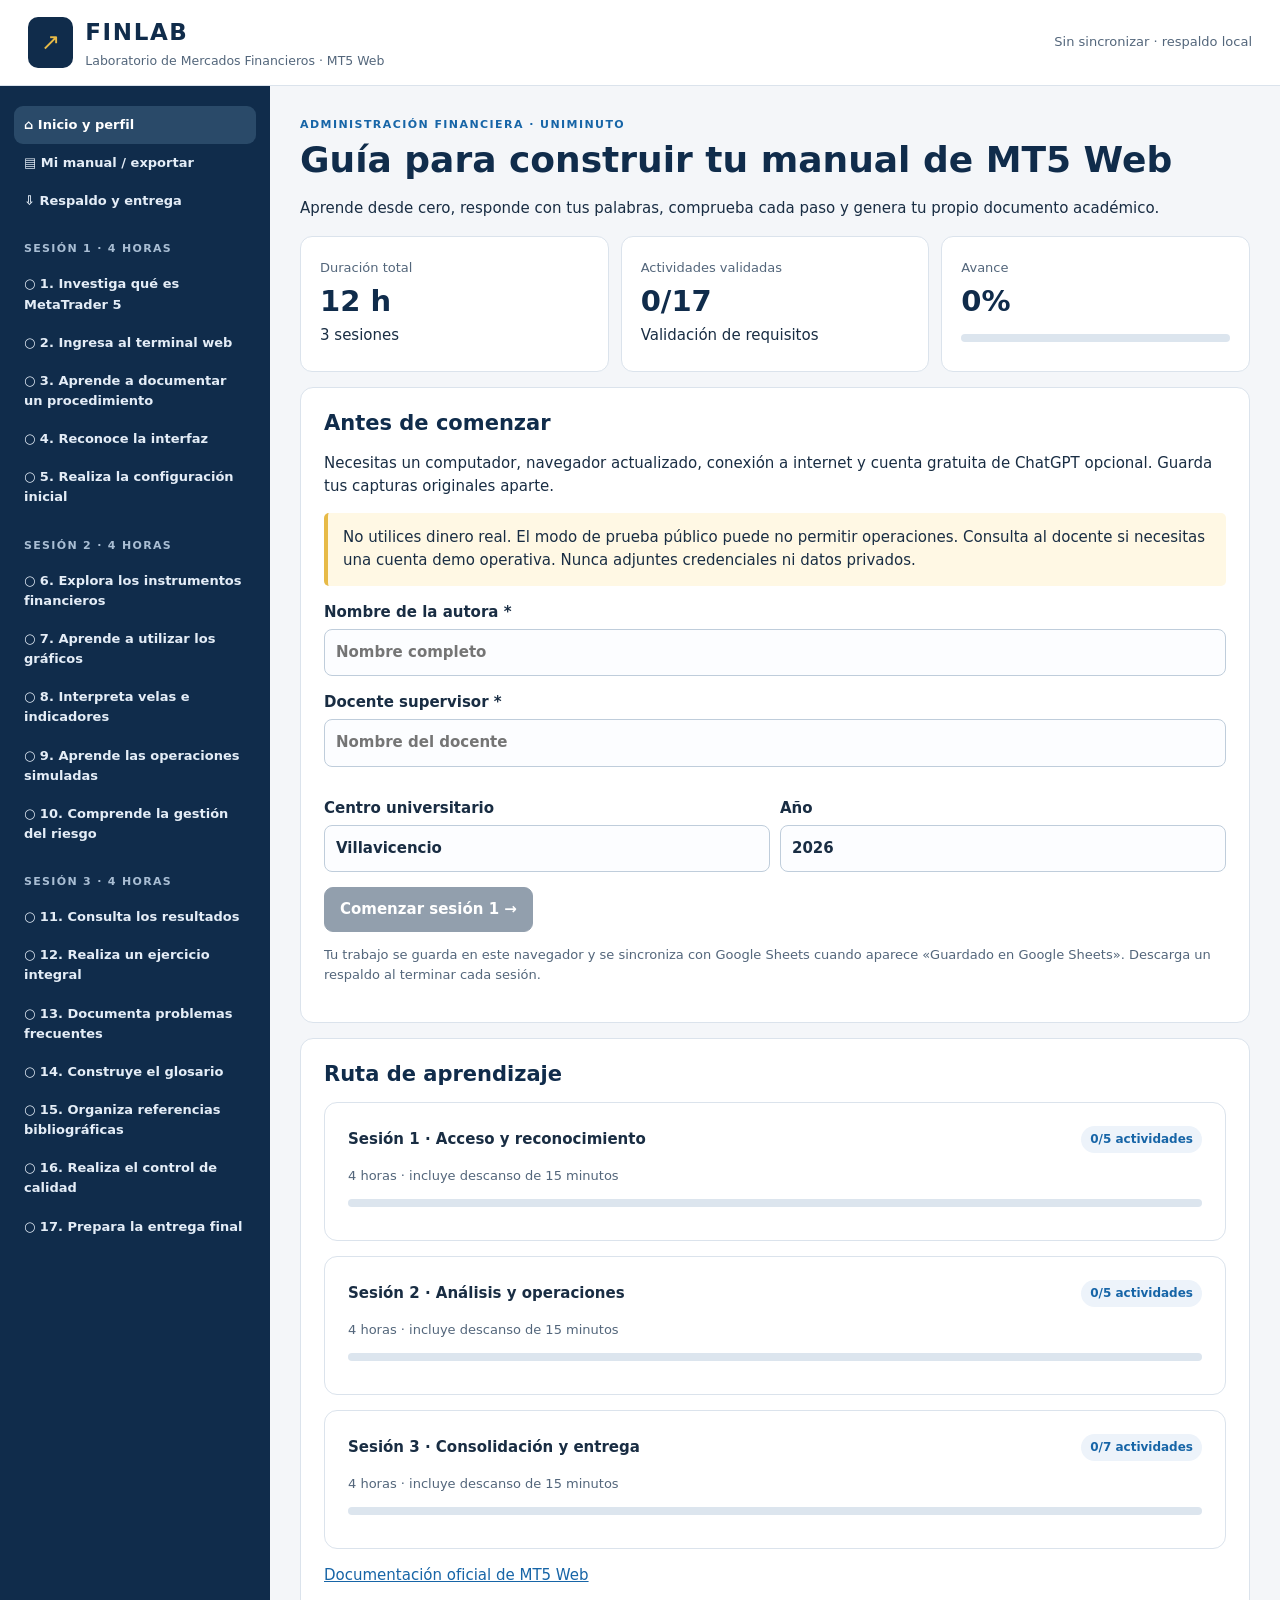
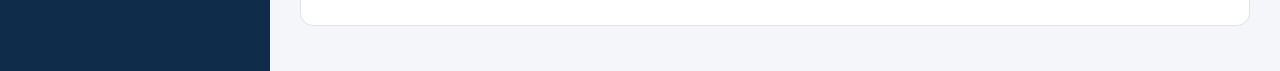
==== finlab/index.html @ 448f57a4 "Aclarar estado de sincronización de FINLAB" ====
<!doctype html><html lang="es"><head><meta charset="utf-8"><meta name="viewport" content="width=device-width,initial-scale=1"><title>FINLAB | MT5 Web</title><style>
:root{--navy:#102c4b;--blue:#1765a7;--gold:#e7ba47;--bg:#f4f6f9;--muted:#53667b;--line:#dbe3ec;--ink:#192d43}*{box-sizing:border-box}body{margin:0;background:var(--bg);color:var(--ink);font:15px/1.55 system-ui,-apple-system,sans-serif}button,input,textarea,select{font:inherit}button,a{touch-action:manipulation}button{cursor:pointer;border:1px solid var(--line);background:white;color:var(--navy);padding:10px 15px;border-radius:9px;font-weight:650}button.primary{background:var(--navy);color:white;border-color:var(--navy)}button:disabled{opacity:.45;cursor:not-allowed}a{color:var(--blue)}button:hover:not(:disabled){filter:brightness(.96)}header{background:white;border-bottom:1px solid var(--line);padding:15px 28px;display:flex;align-items:center;justify-content:space-between;gap:12px;position:sticky;top:0;z-index:10}header b{font-size:23px;letter-spacing:.07em;color:var(--navy)}header small{display:block;color:var(--muted)}.brand{display:flex;gap:12px;align-items:center}.mark{background:var(--navy);color:var(--gold);font-size:23px;padding:8px 13px;border-radius:10px}.shell{display:grid;grid-template-columns:270px minmax(0,1fr);min-height:90vh}aside{background:var(--navy);color:white;padding:20px 14px}aside button{display:block;width:100%;text-align:left;background:transparent;border:0;color:#e4edf7;padding:9px 10px;font-size:13px}aside button.active{background:#2a4a69;color:white}aside h4{font-size:11px;letter-spacing:.12em;color:#a9bed4;margin:20px 10px 8px}main{max-width:1050px;width:100%;margin:auto;padding:30px}h1,h2,h3{line-height:1.23;color:var(--navy)}h1{font-size:clamp(25px,4vw,36px);margin:5px 0 12px}h2{font-size:21px;margin:0 0 12px}h3{font-size:16px}.eyebrow{font-size:11px;letter-spacing:.13em;text-transform:uppercase;font-weight:750;color:var(--blue)}.panel{background:white;border:1px solid var(--line);border-radius:13px;padding:23px;margin:15px 0}.muted{color:var(--muted);font-size:13px}.stats,.sessions{display:grid;grid-template-columns:repeat(3,1fr);gap:12px}.stat{background:white;border:1px solid var(--line);border-radius:12px;padding:19px}.stat strong{font-size:29px;display:block;color:var(--navy)}.bar{height:8px;border-radius:6px;background:#dce5ee;overflow:hidden;margin:10px 0}.bar i{display:block;height:100%;background:#21866d}.line{display:flex;align-items:center;gap:10px;flex-wrap:wrap}.line.between{justify-content:space-between}.notice{background:#fff8e4;border-left:4px solid var(--gold);padding:13px 15px;border-radius:5px;margin:12px 0}.ok{color:#21755f}.err{color:#a32a32}label.field{display:block;margin:15px 0;font-weight:650}input[type=text],textarea,select{width:100%;border:1px solid #bfcddb;border-radius:8px;padding:11px;background:#fcfdff;color:var(--ink);margin-top:5px}textarea{min-height:92px;resize:vertical}textarea.big{min-height:175px}.check{display:flex;gap:10px;align-items:flex-start;margin:10px 0}.check input{margin-top:5px;accent-color:var(--blue)}.evidence{display:grid;grid-template-columns:repeat(auto-fill,minmax(180px,1fr));gap:10px}.photo{border:1px solid var(--line);border-radius:10px;padding:9px;overflow:hidden}.photo img{width:100%;height:120px;object-fit:contain;background:#f0f3f7}.photo input{font-size:12px}.photo button{font-size:12px;padding:6px}.footer-actions{display:flex;gap:10px;flex-wrap:wrap;margin-top:20px}.pill{background:#edf3fa;padding:4px 9px;border-radius:20px;color:var(--blue);font-size:12px;font-weight:700}.manual{background:#fff;padding:30px;max-width:820px;margin:auto;overflow-wrap:anywhere}.manual h1,.manual h2,.manual h3{color:#102c4b}.manual p{white-space:pre-wrap}.manual img{display:block;max-width:100%;max-height:420px;object-fit:contain;margin:12px auto 0}.manual figure{margin:20px 0;break-inside:avoid}.manual figcaption{font-size:11px;text-align:center;color:#475569}.manual .cover{min-height:500px;text-align:center;display:flex;flex-direction:column;justify-content:center;gap:20px}.manual .chapter{margin-top:30px}.manual .entry{margin:20px 0}.manual .toc{line-height:2}.hidden{display:none!important}#printArea{display:none}#saveState{white-space:nowrap}.mobile{display:none} @media(max-width:800px){header{padding:12px 15px}.shell{grid-template-columns:1fr}aside{display:none}aside.open{display:block}.mobile{display:inline-block}main{padding:17px}.stats,.sessions{grid-template-columns:1fr}.panel{padding:17px}.manual{padding:12px}header small{display:none}}@media print{@page{size:Letter;margin:2cm}body{background:white;color:black}header,.shell{display:none!important}#printArea{display:block!important}.manual{max-width:none;padding:0;font:11pt/1.5 Arial,sans-serif}.manual .cover{min-height:80vh;break-after:page}.manual .toc{break-after:page}.manual .chapter{break-before:page}.manual h2,.manual h3{break-after:avoid}.manual img{max-height:15cm}.manual p{orphans:3;widows:3}.manual figure{break-inside:avoid}}
</style></head><body><header><div class="brand"><button class="mobile" id="menu" aria-label="Menú">☰</button><div class="mark">↗</div><div><b>FINLAB</b><small>Laboratorio de Mercados Financieros · MT5 Web</small></div></div><span class="muted" id="saveState" role="status">Iniciando…</span></header><div class="shell"><aside id="nav"></aside><main id="main"></main></div><div id="printArea"></div><input id="restoreFile" type="file" accept="application/json,.json" hidden><script>
'use strict';
const LINK='https://web.metatrader.app/terminal?lang=es&mode=demo', OFFICIAL='https://www.metatrader5.com/es/trading-platform/web-trading';
const chapters=['Introducción','Requisitos técnicos y acceso a la plataforma','Reconocimiento de la interfaz','Configuración inicial','Instrumentos financieros','Análisis gráfico e indicadores técnicos','Operaciones con cuenta demo','Gestión básica del riesgo','Seguimiento e historial de operaciones','Solución de problemas frecuentes','Glosario de términos','Referencias bibliográficas y anexos'];
const sessions=['Acceso y reconocimiento','Análisis y operaciones','Consolidación y entrega'];
// [sesión, capítulo, título, minutos, objetivo, pasos, preguntas, indicación de redacción, evidencia]
const data=[
[1,1,'Investiga qué es MetaTrader 5',20,'Comprender la plataforma y el alcance del manual.',['Crea tu perfil y lee el alcance del proyecto.','Consulta la página oficial de MetaTrader 5.','Distingue versión web, escritorio y cuenta demo.','Registra el enlace y redacta con tus palabras.'],['¿Qué es MT5 y para qué sirve?','¿Qué instrumentos se pueden consultar o negociar y de qué depende su disponibilidad?','¿En qué se diferencian MT5 Web, escritorio, cuenta demo y real?'],'Redacta la introducción: objetivo, público, alcance, utilidad y limitaciones. Incluye fuentes consultadas.',false],
[1,2,'Ingresa al terminal web',40,'Acceder y distinguir el modo de prueba de una cuenta demo operativa.',['Abre el enlace oficial desde tu navegador.','Identifica si puedes entrar sin cuenta o conectar una cuenta demo.','Comprueba si aparecen opciones de servidor y autenticación; no compartas credenciales.','Registra el tipo de entorno y si admite operaciones simuladas. No abras cuenta real.'],['¿Qué navegador y dirección utilizaste?','¿Qué opciones aparecen y cuál seleccionaste?','¿Tu entorno es modo de prueba o cuenta demo operativa? ¿Cómo lo comprobaste?'],'Escribe requisitos, URL, pasos reales de acceso, resultado esperado y restricciones. Si se necesita otro servidor, consulta al docente.',true],
[1,2,'Aprende a documentar un procedimiento',45,'Convertir las observaciones en instrucciones reproducibles.',['Repite el procedimiento de acceso siguiendo tus propias instrucciones.','Identifica controles por su nombre real.','Numera los pasos y registra resultados.','Revisa que cada captura tenga título y que no muestre datos privados.'],['¿Qué requisitos previos necesita el lector?','¿Qué pasos fueron ambiguos al repetir el procedimiento? ¿Cómo los corregiste?'],'Añade un procedimiento completo: objetivo, requisitos, pasos numerados, resultado, observaciones, estado de verificación y fuente.',false],
[1,3,'Reconoce la interfaz',65,'Identificar los componentes visibles y sus funciones.',['Explora observación del mercado y símbolos.','Ubica gráfico, herramientas, información de cuenta y panel de operaciones si aparecen.','Localiza historial y configuración, si existen.','Registra nombre, ubicación y uso de cada componente visible.'],['¿Dónde se consultan instrumentos y cotizaciones?','¿Qué paneles y herramientas observaste?','¿Qué componentes no encontraste o no están disponibles?'],'Describe cada componente: nombre, ubicación, función, acceso y limitación. Adjunta capturas identificadas.',true],
[1,4,'Realiza la configuración inicial',55,'Modificar y documentar el espacio de trabajo.',['Selecciona un instrumento disponible.','Cambia temporalidad y tipo de gráfico.','Prueba zoom y consulta de cotizaciones.','Registra las preferencias disponibles y revisa los capítulos 1–4.'],['¿Qué instrumento seleccionaste y cómo?','¿Qué cambios de visualización pudiste hacer?','¿Qué configuración no pudiste comprobar y por qué?'],'Redacta procedimientos de configuración con pasos, resultado y capturas. Indica qué quedó pendiente.',true],
[2,5,'Explora los instrumentos financieros',30,'Interpretar símbolos, clases de instrumentos y precios.',['Consulta tres símbolos disponibles.','Identifica qué activo o contrato representa cada uno; no supongas que es propiedad directa.','Localiza Bid y Ask y registra valores observados.','Explica el spread y verifica el origen de los datos.'],['¿Qué tres símbolos encontraste y qué representan?','¿Cuáles son Bid y Ask en un ejemplo observado?','¿Qué es el spread y cómo se calcula en ese ejemplo?'],'Describe cómo buscar, seleccionar y consultar los instrumentos; incluye una comparación de los tres.',true],
[2,6,'Aprende a utilizar los gráficos',45,'Configurar gráficos y temporalidades.',['Selecciona un símbolo.','Prueba línea, barras y velas si están disponibles.','Compara dos temporalidades (por ejemplo M15 y H1).','Usa zoom y navegación y registra los resultados.'],['¿Qué diferencia hay entre línea, barras y velas?','¿Qué representa M15, H1 y D1?','¿Qué cambios verificaste y dónde se hacen?'],'Redacta el procedimiento de cambio de gráfico y temporalidad con ejemplos y capturas.',true],
[2,6,'Interpreta velas e indicadores',45,'Comprender OHLC y una media móvil.',['Identifica una vela alcista y otra bajista.','Localiza apertura, máximo, mínimo y cierre en la interfaz.','Agrega una media móvil si está disponible.','Registra su configuración y explica sus límites.'],['¿Cómo distingues vela alcista y bajista?','¿Qué significan los cuatro valores OHLC?','¿Qué representa la media móvil? ¿Pudiste aplicarla?'],'Explica la lectura de velas y el procedimiento de incorporación del indicador. No atribuyas capacidad predictiva garantizada.',true],
[2,7,'Aprende las operaciones simuladas',60,'Comprender órdenes, volumen y ejecución en una cuenta demo autorizada.',['Confirma que la cuenta es demo antes de actuar.','Explora la ventana de orden: símbolo, volumen, Buy y Sell, si está disponible.','Solo si el entorno permite operar, ejecuta y cierra compra y venta simuladas.','Explora órdenes pendientes y registra limitaciones; no uses fondos reales.'],['¿Qué diferencias hay entre orden de mercado y pendiente?','¿Qué significan lote, margen, apalancamiento y spread?','¿Qué operación simulada ejecutaste y cerraste, o qué restricción comprobaste?'],'Escribe pasos de apertura y cierre, parámetros, resultados y estados verificados. Si no hay negociación, separa teoría de práctica pendiente.',true],
[2,8,'Comprende la gestión del riesgo',45,'Interpretar Stop Loss y Take Profit sin operar con dinero real.',['Investiga Stop Loss y Take Profit.','Para un ejemplo conceptual con entrada 100, calcula SL y TP para compra y venta.','Si el entorno demo lo permite, configura o modifica estos parámetros.','Registra qué controles comprobaste y revisa capítulos 5–8.'],['¿En qué se diferencian Stop Loss y Take Profit?','Con entrada 100, riesgo 2 y objetivo 4, ¿qué niveles corresponden a compra y venta?','¿Cómo se configuran o qué restricción observaste?'],'Documenta el procedimiento o la restricción; explica deslizamiento y que SL no garantiza precio exacto de ejecución.',true],
[3,9,'Consulta los resultados',35,'Interpretar información de cuenta e historial.',['Busca balance, patrimonio, margen y margen libre.','Identifica posiciones, órdenes e historial, si están disponibles.','Registra resultados simulados y explica sus diferencias.','Señala funciones no comprobadas.'],['¿Qué diferencia hay entre balance y patrimonio?','¿Qué significan margen utilizado, margen libre y nivel de margen?','¿Qué información pudiste consultar en posiciones o historial?'],'Redacta instrucciones de seguimiento e interpretación de resultados; incorpora evidencia y restricciones.',true],
[3,9,'Realiza un ejercicio integral',50,'Reproducir los procedimientos aprendidos en un caso completo.',['Accede y verifica el entorno demo.','Selecciona símbolo, velas, temporalidad e indicador.','Solo si es demo operativa, abre, configura SL/TP y cierra una posición; consulta historial.','Registra los pasos ejecutados, resultados y puntos pendientes.'],['¿Qué símbolo, temporalidad e indicador utilizaste?','¿Qué pasos ejecutaste y cuál fue el resultado?','¿Qué problemas encontraste y qué acciones no pudieron comprobarse?'],'Escribe un caso integral reproducible desde el acceso hasta el resultado; diferencia claramente teoría y práctica.',true],
[3,10,'Documenta problemas frecuentes',25,'Construir una guía de solución de problemas.',['Revisa dificultades de acceso, conexión y símbolos.','Investiga problemas de datos, indicadores y órdenes.','Contrasta posibles causas con fuentes o experiencia.','Diferencia causas verificadas de hipótesis.'],['¿Qué tres dificultades detectaste o investigaste?','¿Cuáles son sus posibles causas y soluciones?','¿Qué soluciones comprobaste personalmente y cuáles no?'],'Crea una lista de problemas con causa, solución paso a paso, fuente y estado de verificación.',false],
[3,11,'Construye el glosario',30,'Definir al menos 25 términos técnicos.',['Selecciona 25 términos usados en el manual.','Consulta fuentes confiables.','Escribe cada término, definición y aplicación.','Comprueba consistencia con el resto del texto.'],['¿Qué fuentes utilizaste para el glosario?','¿Qué términos consideras más importantes para un principiante y por qué?'],'Escribe al menos 25 entradas, una por línea, con el formato Término — definición — aplicación en MT5.',false],
[3,12,'Organiza referencias bibliográficas',25,'Registrar referencias reales en APA 7.',['Recupera las fuentes consultadas durante las sesiones.','Verifica autor corporativo, título, fecha si existe y URL.','Aplica APA 7 sin inventar fechas.','Comprueba que los enlaces correspondan a la versión web.'],['¿Qué fuentes oficiales consultaste?','¿Cómo verificaste que corresponden a la versión web?'],'Incluye las referencias bibliográficas completas (una por línea) y los anexos que correspondan.',false],
[3,12,'Realiza el control de calidad',35,'Revisar la reproducibilidad y exactitud técnica.',['Repite un procedimiento siguiendo exclusivamente tu texto.','Revisa capítulos, capturas, figuras, fuentes y restricciones.','Corrige pasos ambiguos y errores conceptuales.','Comprueba que no hayas incluido credenciales, datos sensibles o afirmaciones no verificadas.'],['¿Qué procedimiento repetiste y cuál fue el resultado?','¿Qué errores encontraste y corregiste?','¿Qué limitaciones o pendientes siguen existiendo?'],'Redacta el registro de pruebas, correcciones y limitaciones del manual.',false],
[3,12,'Prepara la entrega final',25,'Consolidar el manual Word/PDF y dejar constancia de la revisión.',['Abre la vista previa del manual y revisa portada, índice y los 12 capítulos.','Confirma que las figuras tienen títulos y que las fuentes están registradas.','Revisa los datos de autora y docente.','Finaliza la actividad y descarga Word; utiliza Imprimir/Guardar como PDF para la segunda versión.'],['¿Qué revisión final realizaste?','¿Qué limitaciones debe conocer el lector?'],'Escribe una breve declaración de alcance y cierre del trabajo, con pendientes si existen.',false]
];
const fresh=()=>({version:1,profile:{name:'',teacher:'',campus:'Villavicencio',year:'2026'},items:data.map(a=>({answers:a[6].map(()=>''),draft:'',checks:a[5].map(()=>false),images:[],status:'',note:'',done:false}))});let state=fresh(),page='home',db,saveTimer,dirty=false;const $=id=>document.getElementById(id);const esc=s=>String(s??'').replace(/[&<>"']/g,c=>({'&':'&amp;','<':'&lt;','>':'&gt;','"':'&quot;',"'":'&#39;'}[c]));const txt=s=>String(s||'').trim();
function openDB(){return new Promise((resolve,reject)=>{let r=indexedDB.open('finlab-mt5-v1',1);r.onupgradeneeded=()=>r.result.createObjectStore('progress');r.onsuccess=()=>resolve(r.result);r.onerror=()=>reject(r.error)})}function getDB(){return new Promise((resolve,reject)=>{let r=db.transaction('progress').objectStore('progress').get('student');r.onsuccess=()=>resolve(r.result);r.onerror=()=>reject(r.error)})}function save(){clearTimeout(saveTimer);dirty=true;$('saveState').textContent='Guardando…';saveTimer=setTimeout(saveNow,250)}async function saveNow(){clearTimeout(saveTimer);try{if(!db)throw Error('Sin almacenamiento local');await new Promise((resolve,reject)=>{let t=db.transaction('progress','readwrite');t.objectStore('progress').put(state,'student');t.oncomplete=resolve;t.onerror=()=>reject(t.error);t.onabort=()=>reject(t.error)});dirty=false;$('saveState').textContent='Guardado local'}catch(e){$('saveState').textContent='No guardado · exporta respaldo';console.error(e)}}window.addEventListener('beforeunload',e=>{if(dirty){e.preventDefault();e.returnValue=''}});
function valid(i){let a=data[i],r=state.items[i],e=[];if(r.answers.some(x=>txt(x).length<15))e.push('Responde cada pregunta (mín. 15 caracteres).');if(txt(r.draft).length<60)e.push('Redacta el apartado del manual (mín. 60 caracteres).');if(i===13&&r.draft.split('\n').filter(x=>txt(x).length>5).length<25)e.push('Incluye 25 entradas del glosario, una por línea.');if(!r.checks.every(Boolean))e.push('Confirma todos los pasos, o registra lo que no fue posible.');if(!r.status)e.push('Selecciona el estado de verificación.');if(r.status&&r.status!=='Verificado'&&txt(r.note).length<15)e.push('Explica la restricción o la verificación pendiente.');if(a[8]&&!r.images.length&&!(r.status&&r.status!=='Verificado'&&txt(r.note).length>=15))e.push('Adjunta al menos una captura propia o documenta la restricción.');if(r.images.some(x=>!txt(x.title)))e.push('Asigna un título a cada captura.');return e}const done=i=>state.items[i].done&&!valid(i).length;const count=()=>data.filter((_,i)=>done(i)).length;const unlocked=i=>true;const profileOK=()=>txt(state.profile.name)&&txt(state.profile.teacher);function invalidate(i){state.items[i].done=false;save();updateNav();updateStatus(i)}function go(p){page=p;render();window.scrollTo(0,0);$('nav').classList.remove('open')}
function updateNav(){let n=`<button data-go="home" class="${page==='home'?'active':''}">⌂ Inicio y perfil</button><button data-go="manual" class="${page==='manual'?'active':''}">▤ Mi manual / exportar</button><button data-go="backup" class="${page==='backup'?'active':''}">⇩ Respaldo y entrega</button>`;for(let s=1;s<=3;s++){n+=`<h4>SESIÓN ${s} · 4 HORAS</h4>`;data.forEach((a,i)=>{if(a[0]===s)n+=`<button data-go="${i}"  class="${page===i?'active':''}">${done(i)?'✓':unlocked(i)?'○':'·'} ${i+1}. ${esc(a[2])}</button>`})}$('nav').innerHTML=n;$('nav').querySelectorAll('[data-go]').forEach(b=>b.onclick=()=>go(/^\d+$/.test(b.dataset.go)?+b.dataset.go:b.dataset.go))}
function render(){updateNav();if(page==='home')home();else if(page==='manual')manualPage();else if(page==='backup')backupPage();else activity(page)}
function home(){let n=count();$('main').innerHTML=`<div class="eyebrow">Administración Financiera · UNIMINUTO</div><h1>Guía para construir tu manual de MT5 Web</h1><p>Aprende desde cero, responde con tus palabras, comprueba cada paso y genera tu propio documento académico.</p><div class="stats"><div class="stat"><span class="muted">Duración total</span><strong>12 h</strong>3 sesiones</div><div class="stat"><span class="muted">Actividades validadas</span><strong>${n}/17</strong>Validación de requisitos</div><div class="stat"><span class="muted">Avance</span><strong>${Math.round(n/17*100)}%</strong><div class="bar"><i style="width:${n/17*100}%"></i></div></div></div><div class="panel"><h2>Antes de comenzar</h2><p>Necesitas un computador, navegador actualizado, conexión a internet y cuenta gratuita de ChatGPT opcional. Guarda tus capturas originales aparte.</p><div class="notice">No utilices dinero real. El modo de prueba público puede no permitir operaciones. Consulta al docente si necesitas una cuenta demo operativa. Nunca adjuntes credenciales ni datos privados.</div><label class="field">Nombre de la autora *<input type="text" id="name" value="${esc(state.profile.name)}" placeholder="Nombre completo"></label><label class="field">Docente supervisor *<input type="text" id="teacher" value="${esc(state.profile.teacher)}" placeholder="Nombre del docente"></label><div class="line"><label class="field" style="flex:1">Centro universitario<input type="text" id="campus" value="${esc(state.profile.campus)}"></label><label class="field" style="flex:1">Año<input type="text" id="year" value="${esc(state.profile.year)}"></label></div><button class="primary" id="start" ${profileOK()?'':'disabled'}> ${n?'Continuar proyecto':'Comenzar sesión 1'} →</button><p class="muted">Tu trabajo se guarda en este navegador y se sincroniza con Google Sheets cuando aparece «Guardado en Google Sheets». Descarga un respaldo al terminar cada sesión.</p></div><div class="panel"><h2>Ruta de aprendizaje</h2>${sessions.map((s,j)=>{let indices=data.map((a,i)=>a[0]===j+1?i:-1).filter(i=>i>=0),c=indices.filter(done).length;return `<div class="panel"><div class="line between"><strong>Sesión ${j+1} · ${esc(s)}</strong><span class="pill">${c}/${indices.length} actividades</span></div><p class="muted">4 horas · incluye descanso de 15 minutos</p><div class="bar"><i style="width:${c/indices.length*100}%"></i></div></div>`}).join('')}<p><a href="${OFFICIAL}" target="_blank" rel="noopener">Documentación oficial de MT5 Web</a></p></div>`;['name','teacher','campus','year'].forEach(k=>$(k).oninput=e=>{state.profile[k]=e.target.value;save();updateNav();$('start').disabled=!profileOK()});$('start').onclick=()=>go(data.findIndex((_,i)=>!done(i))<0?'manual':data.findIndex((_,i)=>!done(i)))}
function activity(i){let a=data[i],r=state.items[i];$('main').innerHTML=`<div class="eyebrow">Sesión ${a[0]} · Actividad ${i+1} de 17 · ${a[3]} min · Capítulo ${a[1]}</div><h1>${esc(a[2])}</h1><p>${esc(a[4])}</p><div class="line"><a href="${LINK}" target="_blank" rel="noopener">Abrir MT5 Web ↗</a><a href="${OFFICIAL}" target="_blank" rel="noopener">Documentación oficial ↗</a></div><div class="panel"><h2>1. Ejecuta los pasos</h2><p class="muted">Marca cada paso después de ejecutarlo o comprobar y documentar por qué no se puede realizar.</p>${a[5].map((s,j)=>`<label class="check"><input type="checkbox" data-check="${j}" ${r.checks[j]?'checked':''}><span>${esc(s)}</span></label>`).join('')}</div><div class="panel"><h2>2. Responde con tus propias palabras</h2>${a[6].map((q,j)=>`<label class="field">${j+1}. ${esc(q)} *<textarea data-answer="${j}" placeholder="Escribe tu respuesta…">${esc(r.answers[j])}</textarea></label>`).join('')}</div><div class="panel"><h2>3. Registra evidencias</h2><p class="muted">${a[8]?'Se requiere al menos una captura propia, salvo restricción documentada.':'Capturas opcionales en esta actividad.'} Elimina u oculta datos privados antes de cargar. Máximo 6 imágenes por actividad, 10 MB por archivo; se optimizan localmente.</p><label class="field">Añadir capturas<input type="file" id="images" accept="image/png,image/jpeg,image/webp" multiple></label><div class="evidence" id="gallery"></div><label class="field">Estado de verificación *<select id="status"><option value="">Selecciona…</option>${['Verificado','Parcial / pendiente','No disponible en mi entorno'].map(s=>`<option ${r.status===s?'selected':''}>${s}</option>`).join('')}</select></label><label class="field">Observaciones / restricciones (obligatorio si no está verificado)<textarea id="note" placeholder="Qué comprobaste, qué faltó y por qué…">${esc(r.note)}</textarea></label></div><div class="panel"><h2>4. Redacta el apartado del manual *</h2><p>${esc(a[7])}</p><textarea class="big" id="draft" placeholder="Escribe el texto que se incorporará al capítulo ${a[1]}…">${esc(r.draft)}</textarea><p class="muted" id="words"></p></div><div class="panel"><h2>5. Validación de requisitos</h2><div id="validation" role="status"></div><div class="footer-actions"><button id="prev">Anterior</button><button id="finish" class="primary">Validar actividad y continuar →</button><button id="preview">Ver mi manual</button></div><p class="muted">La validación automática comprueba campos y evidencias, no garantiza exactitud académica. La revisión corresponde al docente.</p></div>`;$('main').querySelectorAll('[data-check]').forEach(e=>e.onchange=()=>{r.checks[+e.dataset.check]=e.checked;invalidate(i)});$('main').querySelectorAll('[data-answer]').forEach(e=>e.oninput=()=>{r.answers[+e.dataset.answer]=e.value;invalidate(i)});for(let k of ['note','draft','status'])$(k)[k==='status'?'onchange':'oninput']=e=>{r[k]=e.target.value;invalidate(i)};$('images').onchange=async e=>{let files=[...e.target.files];e.target.value='';for(let f of files){if(r.images.length>=6){alert('Máximo 6 capturas por actividad.');break}if(f.size>10*1024*1024){alert('Imagen superior a 10 MB: '+f.name);continue}try{r.images.push(await optimize(f));invalidate(i);if(page===i)gallery(i)}catch(err){alert('No se pudo leer '+f.name)}}};$('prev').onclick=()=>go(i===0?'home':i-1);$('preview').onclick=()=>go('manual');$('finish').onclick=async()=>{if(valid(i).length)return;r.done=true;await saveNow();if([4,9,16].includes(i)){go('backup')}else go(i+1)};gallery(i);updateStatus(i)}
function updateStatus(i){if(page!==i||!$('validation'))return;let errs=valid(i);$('validation').innerHTML=errs.length?`<ul class="err">${errs.map(x=>`<li>${esc(x)}</li>`).join('')}</ul>`:`<p class="ok">${done(i)?'Actividad marcada como completada.':'Campos mínimos completos. Puedes validar y continuar.'}</p>`;$('finish').disabled=!!errs.length;$('words').textContent=`${txt(state.items[i].draft)?txt(state.items[i].draft).split(/\s+/).length:0} palabras redactadas`}
function gallery(i){let r=state.items[i];$('gallery').innerHTML=r.images.map((im,j)=>`<div class="photo"><img src="${im.url}" alt="${esc(im.title||'Captura')}"/><label class="muted">Título de figura *<input type="text" data-title="${j}" value="${esc(im.title)}" placeholder="Describe la captura"></label><button data-remove="${j}">Eliminar</button></div>`).join('');$('gallery').querySelectorAll('[data-title]').forEach(e=>e.oninput=()=>{r.images[+e.dataset.title].title=e.value;invalidate(i)});$('gallery').querySelectorAll('[data-remove]').forEach(e=>e.onclick=()=>{if(confirm('¿Eliminar esta captura?')){r.images.splice(+e.dataset.remove,1);invalidate(i);gallery(i)}})}
function optimize(f){return new Promise((resolve,reject)=>{let url=URL.createObjectURL(f),im=new Image();im.onload=()=>{let scale=Math.min(1,1600/Math.max(im.width,im.height)),c=document.createElement('canvas');c.width=Math.max(1,Math.round(im.width*scale));c.height=Math.max(1,Math.round(im.height*scale));let ctx=c.getContext('2d');ctx.fillStyle='white';ctx.fillRect(0,0,c.width,c.height);ctx.drawImage(im,0,0,c.width,c.height);URL.revokeObjectURL(url);resolve({url:c.toDataURL('image/jpeg',.85),width:c.width,height:c.height,title:''})};im.onerror=()=>{URL.revokeObjectURL(url);reject(Error('Imagen inválida'))};im.src=url})}
async function copy(s,msg){try{await navigator.clipboard.writeText(s);alert(msg)}catch(e){window.prompt('Copia este texto:',s)}}
function download(blob,name){let url=URL.createObjectURL(blob),a=document.createElement('a');a.href=url;a.download=name;a.click();setTimeout(()=>URL.revokeObjectURL(url),1500)}
function backup(){download(new Blob([JSON.stringify(state)],{type:'application/json'}),'FINLAB_respaldo.json')}
function backupPage(){let n=count();$('main').innerHTML=`<div class="eyebrow">Persistencia y entrega</div><h1>Respaldo de tu trabajo</h1><div class="panel"><h2>${n} de 17 actividades completadas</h2><p>Descarga el archivo de respaldo al final de cada sesión. Incluye respuestas, textos y capturas optimizadas. Envíalo al docente por un canal institucional privado si te lo solicita. No lo publiques.</p><div class="line"><button class="primary" id="downloadBackup">Descargar respaldo JSON</button><button id="restore">Restaurar respaldo</button></div><p class="muted">Restaurar reemplaza el trabajo local. No existe sincronización entre dispositivos ni panel docente remoto en esta versión.</p></div><div class="panel"><h2>Continuar</h2><button class="primary" id="next">${n===17?'Ir a exportación final':'Continuar siguiente actividad'} →</button> <button id="view">Vista previa del manual</button></div>`;$('downloadBackup').onclick=backup;$('restore').onclick=()=>$('restoreFile').click();$('next').onclick=()=>{let i=data.findIndex((_,j)=>!done(j));go(i<0?'manual':profileOK()?i:'home')};$('view').onclick=()=>go('manual')}
function safeState(s){if(!s||s.version!==1||!s.profile||!Array.isArray(s.items)||s.items.length!==data.length)throw Error('Formato inválido');let out=fresh();for(let k of Object.keys(out.profile))out.profile[k]=String(s.profile[k]||'').slice(0,300);s.items.forEach((r,i)=>{if(!Array.isArray(r.answers)||r.answers.length!==data[i][6].length||!Array.isArray(r.checks)||r.checks.length!==data[i][5].length||!Array.isArray(r.images)||r.images.length>6)throw Error('Actividad inválida');out.items[i]={answers:r.answers.map(x=>String(x)),draft:String(r.draft||''),checks:r.checks.map(x=>x===true),status:['Verificado','Parcial / pendiente','No disponible en mi entorno'].includes(r.status)?r.status:'',note:String(r.note||''),done:r.done===true,images:r.images.map(im=>{if(!/^data:image\/jpeg;base64,[A-Za-z0-9+/=]+$/.test(im.url)||!(im.width>0&&im.width<=1600&&im.height>0&&im.height<=1600))throw Error('Imagen inválida');return {url:im.url,title:String(im.title||''),width:+im.width,height:+im.height}})}});return out}
$('restoreFile').onchange=async e=>{let f=e.target.files[0];e.target.value='';if(!f)return;try{let s=safeState(JSON.parse(await f.text()));if(confirm('¿Reemplazar el trabajo local por este respaldo?')){state=s;await saveNow();go('home')}}catch(err){alert('No se pudo restaurar: '+err.message)}};
function documentModel(){let p=state.profile,blocks=[{kind:'cover',lines:['CORPORACIÓN UNIVERSITARIA MINUTO DE DIOS','Programa de Administración Financiera','MANUAL DE USO DE METATRADER 5 WEB','Cuenta de demostración','Guía práctica para estudiantes de mercados de capitales',`Elaborado por: ${p.name||'[Nombre pendiente]'}`,`Docente supervisor: ${p.teacher||'[Nombre pendiente]'}`,`Centro Universitario ${p.campus||''} · ${p.year||''}`,count()===17?'Versión final para revisión docente':'BORRADOR — actividades pendientes']},{kind:'toc',lines:chapters.map((s,i)=>`${i+1}. ${s}`)}];let figure=0;chapters.forEach((name,j)=>{blocks.push({kind:'chapter',title:`${j+1}. ${name}`,entries:data.flatMap((a,i)=>{if(a[1]!==j+1)return [];let r=state.items[i];return [{title:a[2],draft:r.draft,status:r.status||'Pendiente',note:r.note,images:r.images.map(im=>({...im,caption:`Figura ${++figure}. ${im.title||'Captura sin título'}`}))}]})})});return blocks}
function manualHTML(){return `<article class="manual">${documentModel().map(b=>b.kind==='cover'?`<section class="cover"><p>${esc(b.lines[0])}<br>${esc(b.lines[1])}</p><h1>${esc(b.lines[2])}</h1><h2>${esc(b.lines[3])}</h2><p>${esc(b.lines[4])}</p><p>${esc(b.lines.slice(5).join('\n'))}</p></section>`:b.kind==='toc'?`<section class="toc"><h2>Tabla de contenido</h2>${b.lines.map(l=>`<div>${esc(l)}</div>`).join('')}</section>`:`<section class="chapter"><h2>${esc(b.title)}</h2>${b.entries.map(e=>`<div class="entry"><h3>${esc(e.title)}</h3><p>${esc(e.draft||'[Redacción pendiente]')}</p><p><strong>Estado de verificación:</strong> ${esc(e.status)}</p>${e.note?`<p><strong>Observaciones:</strong> ${esc(e.note)}</p>`:''}${e.images.map(im=>`<figure><img src="${im.url}" alt="${esc(im.title)}"><figcaption>${esc(im.caption)}<br>Fuente: elaboración propia mediante captura de pantalla.</figcaption></figure>`).join('')}</div>`).join('')}</section>`).join('')}</article>`}
function manualPage(){let n=count(),ready=n===17&&profileOK();$('main').innerHTML=`<div class="eyebrow">Constructor de documento</div><h1>Mi manual</h1><div class="panel"><div class="line between"><strong>${ready?'Manual listo para revisión docente':`${n} de 17 actividades completadas`}</strong><span class="pill">${ready?'Versión final':'Borrador'}</span></div><p>El documento se construye con los textos que escribes en cada apartado y sus capturas. Las respuestas de comprensión se conservan en el respaldo, separadas del manual.</p><div class="line"><button class="primary" id="word" ${ready?'':'disabled'}>Descargar Word (.docx)</button><button id="pdf" ${ready?'':'disabled'}>Imprimir / Guardar como PDF</button><button id="draftWord">Descargar borrador Word</button><button id="back">Volver a actividades</button></div><p class="muted">La tabla de contenido enumera los capítulos; no incluye paginación automática. Para PDF, selecciona Guardar como PDF en el diálogo del navegador. No requiere conexión externa.</p>${!ready?'<p class="notice">Completa las 17 actividades y los datos de portada para habilitar la exportación final.</p>':''}</div>${manualHTML()}`;$('word').onclick=()=>download(makeDocx(), 'Manual_MT5_Web_UNIMINUTO.docx');$('draftWord').onclick=()=>download(makeDocx(true),'Manual_MT5_Web_Borrador.docx');$('pdf').onclick=()=>{$('printArea').innerHTML=manualHTML();window.print()};$('back').onclick=()=>{let i=data.findIndex((_,j)=>!done(j));go(i<0?16:profileOK()?i:'home')}}
// Native OOXML DOCX package, no external libraries or remote processing.
const encoder=new TextEncoder();const bytes=x=>typeof x==='string'?encoder.encode(x):x;const crcTable=Uint32Array.from({length:256},(_,i)=>{for(let j=0;j<8;j++)i=i&1?0xedb88320^(i>>>1):i>>>1;return i>>>0});function crc32(b){let c=0xffffffff;for(let x of b)c=crcTable[(c^x)&255]^(c>>>8);return (c^0xffffffff)>>>0}function zip(files){let locals=[],central=[],offset=0,centralSize=0;for(let [path,content] of Object.entries(files)){let name=bytes(path),body=bytes(content),crc=crc32(body),l=new Uint8Array(30+name.length),d=new DataView(l.buffer);d.setUint32(0,0x04034b50,true);d.setUint16(4,20,true);d.setUint16(6,0x800,true);d.setUint16(12,33,true);d.setUint32(14,crc,true);d.setUint32(18,body.length,true);d.setUint32(22,body.length,true);d.setUint16(26,name.length,true);l.set(name,30);locals.push(l,body);let c=new Uint8Array(46+name.length),v=new DataView(c.buffer);v.setUint32(0,0x02014b50,true);v.setUint16(4,20,true);v.setUint16(6,20,true);v.setUint16(8,0x800,true);v.setUint16(14,33,true);v.setUint32(16,crc,true);v.setUint32(20,body.length,true);v.setUint32(24,body.length,true);v.setUint16(28,name.length,true);v.setUint32(42,offset,true);c.set(name,46);central.push(c);centralSize+=c.length;offset+=l.length+body.length}let end=new Uint8Array(22),v=new DataView(end.buffer);v.setUint32(0,0x06054b50,true);v.setUint16(8,central.length,true);v.setUint16(10,central.length,true);v.setUint32(12,centralSize,true);v.setUint32(16,offset,true);return new Blob([...locals,...central,end],{type:'application/vnd.openxmlformats-officedocument.wordprocessingml.document'})}
const xml=s=>esc(String(s??'').replace(/[\u0000-\u0008\u000b\u000c\u000e-\u001f]/g,''));const xmlHead='<?xml version="1.0" encoding="UTF-8" standalone="yes"?>';const wns='http://schemas.openxmlformats.org/wordprocessingml/2006/main', relns='http://schemas.openxmlformats.org/officeDocument/2006/relationships', pkgns='http://schemas.openxmlformats.org/package/2006/relationships';
function para(text,style='',extra=''){return String(text??'').split(/\r?\n/).map(line=>`<w:p><w:pPr>${style?`<w:pStyle w:val="${style}"/>`:''}${extra}</w:pPr><w:r><w:t xml:space="preserve">${xml(line)}</w:t></w:r></w:p>`).join('')};const pageBreak='<w:p><w:r><w:br w:type="page"/></w:r></w:p>';
function makeDocx(forceDraft=false){let files={},rels=[],id=0,body='';for(let b of documentModel()){if(b.kind==='cover'){b.lines.forEach((l,i)=>{if(forceDraft&&i===8)l='BORRADOR — revisión en curso';body+=para(l,i===2?'Title':i===3?'Subtitle':'Cover',i===0?'<w:spacing w:before="1000" w:after="200"/>':'')});body+=pageBreak}else if(b.kind==='toc'){body+=para('Tabla de contenido','Heading1')+b.lines.map(l=>para(l)).join('')+pageBreak}else{if(!b.title.startsWith('1. '))body+=pageBreak;body+=para(b.title,'Heading1');for(let e of b.entries){body+=para(e.title,'Heading2')+para(e.draft||'[Redacción pendiente]')+para('Estado de verificación: '+e.status);if(e.note)body+=para('Observaciones: '+e.note);for(let im of e.images){id++;let file=`image${id}.jpg`,rid=`rIdImg${id}`;files['word/media/'+file]=Uint8Array.from(atob(im.url.split(',')[1]),c=>c.charCodeAt(0));rels.push(`<Relationship Id="${rid}" Type="${relns}/image" Target="media/${file}"/>`);let scale=Math.min(1,5500000/(im.width*9525),4700000/(im.height*9525)),cx=Math.round(im.width*9525*scale),cy=Math.round(im.height*9525*scale);body+=`<w:p><w:pPr><w:jc w:val="center"/><w:keepNext/></w:pPr><w:r><w:drawing><wp:inline distT="0" distB="0" distL="0" distR="0"><wp:extent cx="${cx}" cy="${cy}"/><wp:docPr id="${id}" name="Figura ${id}" descr="${xml(im.title)}"/><a:graphic><a:graphicData uri="http://schemas.openxmlformats.org/drawingml/2006/picture"><pic:pic><pic:nvPicPr><pic:cNvPr id="${id}" name="${file}"/><pic:cNvPicPr/></pic:nvPicPr><pic:blipFill><a:blip r:embed="${rid}"/><a:stretch><a:fillRect/></a:stretch></pic:blipFill><pic:spPr><a:xfrm><a:off x="0" y="0"/><a:ext cx="${cx}" cy="${cy}"/></a:xfrm><a:prstGeom prst="rect"><a:avLst/></a:prstGeom></pic:spPr></pic:pic></a:graphicData></a:graphic></wp:inline></w:drawing></w:r></w:p>`+para(im.caption+'\nFuente: elaboración propia mediante captura de pantalla.','Caption')}}}}
files['[Content_Types].xml']=xmlHead+`<Types xmlns="http://schemas.openxmlformats.org/package/2006/content-types"><Default Extension="rels" ContentType="application/vnd.openxmlformats-package.relationships+xml"/><Default Extension="xml" ContentType="application/xml"/><Default Extension="jpg" ContentType="image/jpeg"/><Override PartName="/word/document.xml" ContentType="application/vnd.openxmlformats-officedocument.wordprocessingml.document.main+xml"/><Override PartName="/word/styles.xml" ContentType="application/vnd.openxmlformats-officedocument.wordprocessingml.styles+xml"/></Types>`;files['_rels/.rels']=xmlHead+`<Relationships xmlns="${pkgns}"><Relationship Id="rId1" Type="${relns}/officeDocument" Target="word/document.xml"/></Relationships>`;files['word/_rels/document.xml.rels']=xmlHead+`<Relationships xmlns="${pkgns}"><Relationship Id="rIdStyles" Type="${relns}/styles" Target="styles.xml"/>${rels.join('')}</Relationships>`;files['word/document.xml']=xmlHead+`<w:document xmlns:w="${wns}" xmlns:r="${relns}" xmlns:wp="http://schemas.openxmlformats.org/drawingml/2006/wordprocessingDrawing" xmlns:a="http://schemas.openxmlformats.org/drawingml/2006/main" xmlns:pic="http://schemas.openxmlformats.org/drawingml/2006/picture"><w:body>${body}<w:sectPr><w:pgSz w:w="12240" w:h="15840"/><w:pgMar w:top="1440" w:right="1440" w:bottom="1440" w:left="1440" w:header="720" w:footer="720" w:gutter="0"/></w:sectPr></w:body></w:document>`;files['word/styles.xml']=xmlHead+`<w:styles xmlns:w="${wns}"><w:docDefaults><w:rPrDefault><w:rPr><w:rFonts w:ascii="Arial" w:hAnsi="Arial"/><w:sz w:val="22"/><w:lang w:val="es-CO"/></w:rPr></w:rPrDefault><w:pPrDefault><w:pPr><w:spacing w:after="140" w:line="360" w:lineRule="auto"/></w:pPr></w:pPrDefault></w:docDefaults><w:style w:type="paragraph" w:default="1" w:styleId="Normal"><w:name w:val="Normal"/></w:style>${[['Title','Título',42,true,'center',0],['Subtitle','Subtítulo',30,true,'center',0],['Cover','Portada',24,false,'center',0],['Heading1','heading 1',32,true,'left',1],['Heading2','heading 2',26,true,'left',2],['Caption','Leyenda',19,false,'center',0]].map(([id,name,size,bold,align,level])=>`<w:style w:type="paragraph" w:styleId="${id}"><w:name w:val="${name}"/><w:basedOn w:val="Normal"/><w:pPr><w:jc w:val="${align}"/>${level?`<w:keepNext/><w:outlineLvl w:val="${level-1}"/>`:''}<w:spacing w:before="${level?180:100}" w:after="160"/></w:pPr><w:rPr>${bold?'<w:b/>':''}<w:color w:val="${level||id==='Title'?'102C4B':'26384B'}"/><w:sz w:val="${size}"/></w:rPr></w:style>`).join('')}</w:styles>`;return zip(files)}
$('menu').onclick=()=>$('nav').classList.toggle('open');(async()=>{try{db=await openDB();let saved=await getDB();if(saved)state=safeState(saved);$('saveState').textContent='Guardado local disponible'}catch(e){$('saveState').textContent='Sin guardado · usa respaldo';console.error(e)}render()})();
</script><script>
(function(){
  const url='https://script.google.com/macros/s/AKfycbwfgtZKskIATw8XALI1G7lWUBayznuQJQ2Hb-dKAzCMHQYs6nwQyWm3X_U_f6xb2jyQsA/exec';
  let version=null, timer=null, running=false, pending=false, paused=true;
  const status=t=>{const el=document.getElementById('saveState');if(el)el.textContent=t};
  function read(){return new Promise((resolve,reject)=>{
    const cb='finlabCallback_'+Date.now()+'_'+Math.floor(Math.random()*1e9), script=document.createElement('script');
    const timeout=setTimeout(()=>finish(Error('No responde Google Sheets')),25000);
    function finish(error,value){clearTimeout(timeout);delete window[cb];script.remove();error?reject(error):resolve(value)}
    window[cb]=data=>data&&data.ok?finish(null,data):finish(Error(data?.error||'Respuesta incorrecta'));
    script.onerror=()=>finish(Error('No se pudo leer el manual'));
    script.src=url+'?callback='+cb+'&t='+Date.now();document.head.appendChild(script);
  })}
  function hasWork(s){return JSON.stringify(s)!==JSON.stringify(fresh())}
  function schedule(){if(paused)return;pending=true;clearTimeout(timer);timer=setTimeout(flush,1500)}
  async function flush(){
    if(paused||running||!pending)return;
    running=true;pending=false;status('Guardando en Google Sheets…');
    const snapshot=JSON.stringify(state), next='v_'+Date.now()+'_'+Math.random().toString(36).slice(2);
    try{
      if(snapshot.length>4000000)throw Error('El manual supera el límite de 4 millones de caracteres; descargue un respaldo.');
      await fetch(url,{method:'POST',mode:'no-cors',headers:{'Content-Type':'text/plain;charset=UTF-8'},body:JSON.stringify({manual:JSON.parse(snapshot),versionAnterior:version,versionNueva:next})});
      const result=await read();
      if(result.version!==next){paused=true;pending=true;throw Error('No se confirmó el guardado; el manual pudo cambiar en otro dispositivo. Conserve su respaldo y recargue para revisar.');}
      version=next;status('Guardado en Google Sheets');
      if(JSON.stringify(state)!==snapshot)pending=true;
    }catch(e){paused=true;pending=true;status('Sin sincronizar · respaldo local'); alert('FINLAB: '+e.message);}
    finally{running=false;if(pending&&!paused)schedule()}
  }
  const localSave=saveNow;
  saveNow=async function(){await localSave();if(!dirty)schedule()};
  async function start(){
    for(let i=0;i<100&&!db;i++)await new Promise(r=>setTimeout(r,100));
    if(!db){status('Sin almacenamiento local');return}
    try{
      status('Conectando con Google Sheets…');
      const remote=await read();
      if(!Object.prototype.hasOwnProperty.call(remote,'version'))throw Error('La versión nueva de Apps Script aún no está implementada.');
      version=String(remote.version);
      if(remote.manual){
        const restored=safeState(remote.manual);
        if(hasWork(state)&&JSON.stringify(state)!==JSON.stringify(restored)){
          status('Hay dos versiones · sincronización pausada');
          alert('Existe un trabajo local diferente al manual compartido. Descargue un respaldo JSON antes de continuar y consulte al docente. No se reemplazó ningún dato.');return;
        }
        state=restored;await localSave();render();
      }else if(hasWork(state)){
        if(!confirm('La nube está vacía y este navegador tiene un trabajo local. ¿Desea guardarlo como el manual compartido?')){status('Solo guardado local');return;}
        pending=true;
      }
      paused=false;status('Conectado a Google Sheets');if(pending)schedule();
    }catch(e){status('Sin sincronizar · respaldo local');console.error(e);}
  }
  start();
})();

</script></body></html>
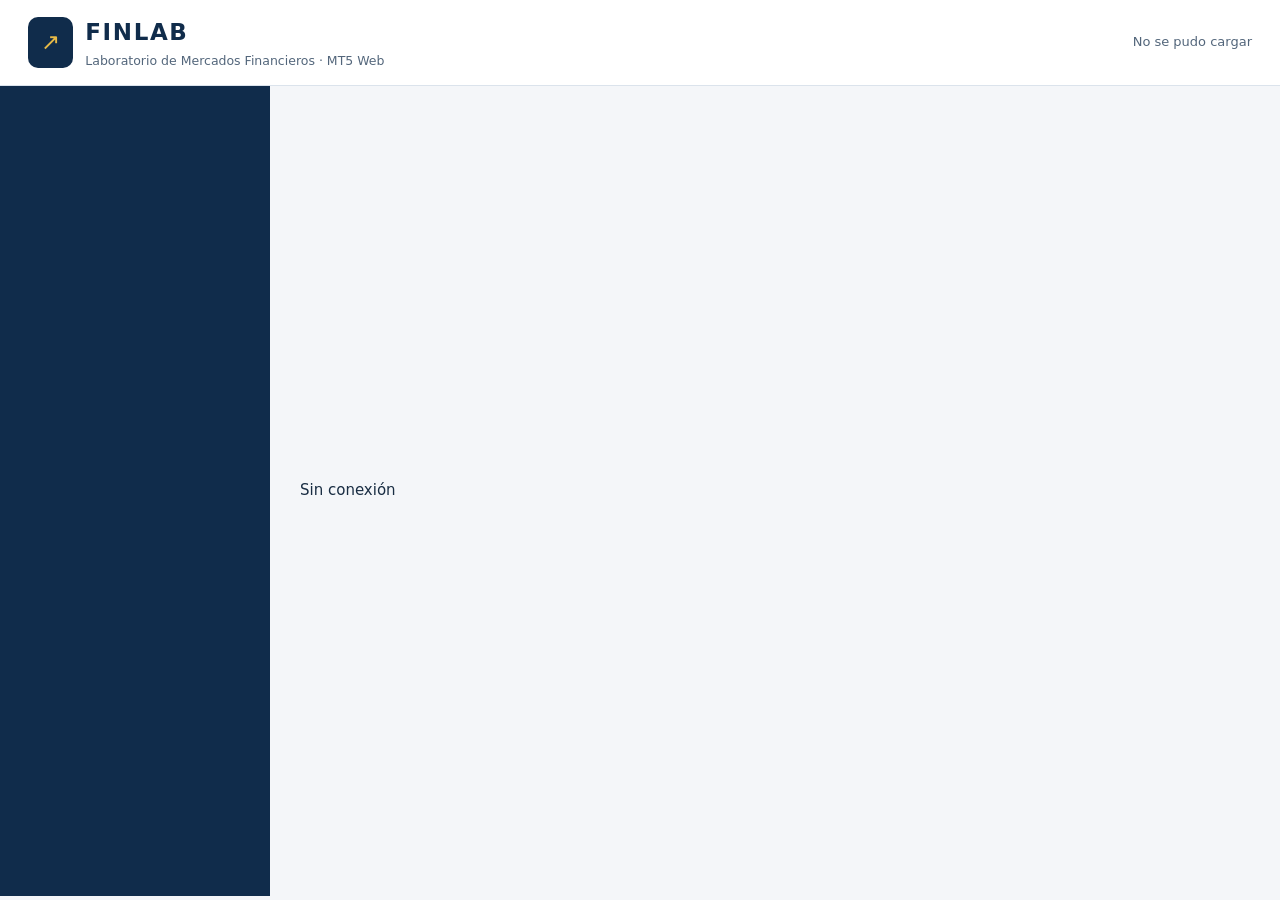
==== commit 90d50d84: "Guardar campos independientes en Google Sheets" ====
--- a/finlab/index.html
+++ b/finlab/index.html
@@ -28,10 +28,11 @@
 const fresh=()=>({version:1,profile:{name:'',teacher:'',campus:'Villavicencio',year:'2026'},items:data.map(a=>({answers:a[6].map(()=>''),draft:'',checks:a[5].map(()=>false),images:[],status:'',note:'',done:false}))});let state=fresh(),page='home',db,saveTimer,dirty=false;const $=id=>document.getElementById(id);const esc=s=>String(s??'').replace(/[&<>"']/g,c=>({'&':'&amp;','<':'&lt;','>':'&gt;','"':'&quot;',"'":'&#39;'}[c]));const txt=s=>String(s||'').trim();
 function openDB(){return new Promise((resolve,reject)=>{let r=indexedDB.open('finlab-mt5-v1',1);r.onupgradeneeded=()=>r.result.createObjectStore('progress');r.onsuccess=()=>resolve(r.result);r.onerror=()=>reject(r.error)})}function getDB(){return new Promise((resolve,reject)=>{let r=db.transaction('progress').objectStore('progress').get('student');r.onsuccess=()=>resolve(r.result);r.onerror=()=>reject(r.error)})}function save(){clearTimeout(saveTimer);dirty=true;$('saveState').textContent='Guardando…';saveTimer=setTimeout(saveNow,250)}async function saveNow(){clearTimeout(saveTimer);try{if(!db)throw Error('Sin almacenamiento local');await new Promise((resolve,reject)=>{let t=db.transaction('progress','readwrite');t.objectStore('progress').put(state,'student');t.oncomplete=resolve;t.onerror=()=>reject(t.error);t.onabort=()=>reject(t.error)});dirty=false;$('saveState').textContent='Guardado local'}catch(e){$('saveState').textContent='No guardado · exporta respaldo';console.error(e)}}window.addEventListener('beforeunload',e=>{if(dirty){e.preventDefault();e.returnValue=''}});
 function valid(i){let a=data[i],r=state.items[i],e=[];if(r.answers.some(x=>txt(x).length<15))e.push('Responde cada pregunta (mín. 15 caracteres).');if(txt(r.draft).length<60)e.push('Redacta el apartado del manual (mín. 60 caracteres).');if(i===13&&r.draft.split('\n').filter(x=>txt(x).length>5).length<25)e.push('Incluye 25 entradas del glosario, una por línea.');if(!r.checks.every(Boolean))e.push('Confirma todos los pasos, o registra lo que no fue posible.');if(!r.status)e.push('Selecciona el estado de verificación.');if(r.status&&r.status!=='Verificado'&&txt(r.note).length<15)e.push('Explica la restricción o la verificación pendiente.');if(a[8]&&!r.images.length&&!(r.status&&r.status!=='Verificado'&&txt(r.note).length>=15))e.push('Adjunta al menos una captura propia o documenta la restricción.');if(r.images.some(x=>!txt(x.title)))e.push('Asigna un título a cada captura.');return e}const done=i=>state.items[i].done&&!valid(i).length;const count=()=>data.filter((_,i)=>done(i)).length;const unlocked=i=>true;const profileOK=()=>txt(state.profile.name)&&txt(state.profile.teacher);function invalidate(i){state.items[i].done=false;save();updateNav();updateStatus(i)}function go(p){page=p;render();window.scrollTo(0,0);$('nav').classList.remove('open')}
-function updateNav(){let n=`<button data-go="home" class="${page==='home'?'active':''}">⌂ Inicio y perfil</button><button data-go="manual" class="${page==='manual'?'active':''}">▤ Mi manual / exportar</button><button data-go="backup" class="${page==='backup'?'active':''}">⇩ Respaldo y entrega</button>`;for(let s=1;s<=3;s++){n+=`<h4>SESIÓN ${s} · 4 HORAS</h4>`;data.forEach((a,i)=>{if(a[0]===s)n+=`<button data-go="${i}"  class="${page===i?'active':''}">${done(i)?'✓':unlocked(i)?'○':'·'} ${i+1}. ${esc(a[2])}</button>`})}$('nav').innerHTML=n;$('nav').querySelectorAll('[data-go]').forEach(b=>b.onclick=()=>go(/^\d+$/.test(b.dataset.go)?+b.dataset.go:b.dataset.go))}
+function updateNav(){let n=`<button data-go="home" class="${page==='home'?'active':''}">⌂ Inicio y perfil</button><button data-go="manual" class="${page==='manual'?'active':''}">▤ Mi manual / exportar</button>`;for(let s=1;s<=3;s++){n+=`<h4>SESIÓN ${s} · 4 HORAS</h4>`;data.forEach((a,i)=>{if(a[0]===s)n+=`<button data-go="${i}"  class="${page===i?'active':''}">${done(i)?'✓':unlocked(i)?'○':'·'} ${i+1}. ${esc(a[2])}</button>`})}$('nav').innerHTML=n;$('nav').querySelectorAll('[data-go]').forEach(b=>b.onclick=()=>go(/^\d+$/.test(b.dataset.go)?+b.dataset.go:b.dataset.go))}
 function render(){updateNav();if(page==='home')home();else if(page==='manual')manualPage();else if(page==='backup')backupPage();else activity(page)}
-function home(){let n=count();$('main').innerHTML=`<div class="eyebrow">Administración Financiera · UNIMINUTO</div><h1>Guía para construir tu manual de MT5 Web</h1><p>Aprende desde cero, responde con tus palabras, comprueba cada paso y genera tu propio documento académico.</p><div class="stats"><div class="stat"><span class="muted">Duración total</span><strong>12 h</strong>3 sesiones</div><div class="stat"><span class="muted">Actividades validadas</span><strong>${n}/17</strong>Validación de requisitos</div><div class="stat"><span class="muted">Avance</span><strong>${Math.round(n/17*100)}%</strong><div class="bar"><i style="width:${n/17*100}%"></i></div></div></div><div class="panel"><h2>Antes de comenzar</h2><p>Necesitas un computador, navegador actualizado, conexión a internet y cuenta gratuita de ChatGPT opcional. Guarda tus capturas originales aparte.</p><div class="notice">No utilices dinero real. El modo de prueba público puede no permitir operaciones. Consulta al docente si necesitas una cuenta demo operativa. Nunca adjuntes credenciales ni datos privados.</div><label class="field">Nombre de la autora *<input type="text" id="name" value="${esc(state.profile.name)}" placeholder="Nombre completo"></label><label class="field">Docente supervisor *<input type="text" id="teacher" value="${esc(state.profile.teacher)}" placeholder="Nombre del docente"></label><div class="line"><label class="field" style="flex:1">Centro universitario<input type="text" id="campus" value="${esc(state.profile.campus)}"></label><label class="field" style="flex:1">Año<input type="text" id="year" value="${esc(state.profile.year)}"></label></div><button class="primary" id="start" ${profileOK()?'':'disabled'}> ${n?'Continuar proyecto':'Comenzar sesión 1'} →</button><p class="muted">Tu trabajo se guarda en este navegador y se sincroniza con Google Sheets cuando aparece «Guardado en Google Sheets». Descarga un respaldo al terminar cada sesión.</p></div><div class="panel"><h2>Ruta de aprendizaje</h2>${sessions.map((s,j)=>{let indices=data.map((a,i)=>a[0]===j+1?i:-1).filter(i=>i>=0),c=indices.filter(done).length;return `<div class="panel"><div class="line between"><strong>Sesión ${j+1} · ${esc(s)}</strong><span class="pill">${c}/${indices.length} actividades</span></div><p class="muted">4 horas · incluye descanso de 15 minutos</p><div class="bar"><i style="width:${c/indices.length*100}%"></i></div></div>`}).join('')}<p><a href="${OFFICIAL}" target="_blank" rel="noopener">Documentación oficial de MT5 Web</a></p></div>`;['name','teacher','campus','year'].forEach(k=>$(k).oninput=e=>{state.profile[k]=e.target.value;save();updateNav();$('start').disabled=!profileOK()});$('start').onclick=()=>go(data.findIndex((_,i)=>!done(i))<0?'manual':data.findIndex((_,i)=>!done(i)))}
-function activity(i){let a=data[i],r=state.items[i];$('main').innerHTML=`<div class="eyebrow">Sesión ${a[0]} · Actividad ${i+1} de 17 · ${a[3]} min · Capítulo ${a[1]}</div><h1>${esc(a[2])}</h1><p>${esc(a[4])}</p><div class="line"><a href="${LINK}" target="_blank" rel="noopener">Abrir MT5 Web ↗</a><a href="${OFFICIAL}" target="_blank" rel="noopener">Documentación oficial ↗</a></div><div class="panel"><h2>1. Ejecuta los pasos</h2><p class="muted">Marca cada paso después de ejecutarlo o comprobar y documentar por qué no se puede realizar.</p>${a[5].map((s,j)=>`<label class="check"><input type="checkbox" data-check="${j}" ${r.checks[j]?'checked':''}><span>${esc(s)}</span></label>`).join('')}</div><div class="panel"><h2>2. Responde con tus propias palabras</h2>${a[6].map((q,j)=>`<label class="field">${j+1}. ${esc(q)} *<textarea data-answer="${j}" placeholder="Escribe tu respuesta…">${esc(r.answers[j])}</textarea></label>`).join('')}</div><div class="panel"><h2>3. Registra evidencias</h2><p class="muted">${a[8]?'Se requiere al menos una captura propia, salvo restricción documentada.':'Capturas opcionales en esta actividad.'} Elimina u oculta datos privados antes de cargar. Máximo 6 imágenes por actividad, 10 MB por archivo; se optimizan localmente.</p><label class="field">Añadir capturas<input type="file" id="images" accept="image/png,image/jpeg,image/webp" multiple></label><div class="evidence" id="gallery"></div><label class="field">Estado de verificación *<select id="status"><option value="">Selecciona…</option>${['Verificado','Parcial / pendiente','No disponible en mi entorno'].map(s=>`<option ${r.status===s?'selected':''}>${s}</option>`).join('')}</select></label><label class="field">Observaciones / restricciones (obligatorio si no está verificado)<textarea id="note" placeholder="Qué comprobaste, qué faltó y por qué…">${esc(r.note)}</textarea></label></div><div class="panel"><h2>4. Redacta el apartado del manual *</h2><p>${esc(a[7])}</p><textarea class="big" id="draft" placeholder="Escribe el texto que se incorporará al capítulo ${a[1]}…">${esc(r.draft)}</textarea><p class="muted" id="words"></p></div><div class="panel"><h2>5. Validación de requisitos</h2><div id="validation" role="status"></div><div class="footer-actions"><button id="prev">Anterior</button><button id="finish" class="primary">Validar actividad y continuar →</button><button id="preview">Ver mi manual</button></div><p class="muted">La validación automática comprueba campos y evidencias, no garantiza exactitud académica. La revisión corresponde al docente.</p></div>`;$('main').querySelectorAll('[data-check]').forEach(e=>e.onchange=()=>{r.checks[+e.dataset.check]=e.checked;invalidate(i)});$('main').querySelectorAll('[data-answer]').forEach(e=>e.oninput=()=>{r.answers[+e.dataset.answer]=e.value;invalidate(i)});for(let k of ['note','draft','status'])$(k)[k==='status'?'onchange':'oninput']=e=>{r[k]=e.target.value;invalidate(i)};$('images').onchange=async e=>{let files=[...e.target.files];e.target.value='';for(let f of files){if(r.images.length>=6){alert('Máximo 6 capturas por actividad.');break}if(f.size>10*1024*1024){alert('Imagen superior a 10 MB: '+f.name);continue}try{r.images.push(await optimize(f));invalidate(i);if(page===i)gallery(i)}catch(err){alert('No se pudo leer '+f.name)}}};$('prev').onclick=()=>go(i===0?'home':i-1);$('preview').onclick=()=>go('manual');$('finish').onclick=async()=>{if(valid(i).length)return;r.done=true;await saveNow();if([4,9,16].includes(i)){go('backup')}else go(i+1)};gallery(i);updateStatus(i)}
+function home(){let n=count();$('main').innerHTML=`<div class="eyebrow">Administración Financiera · UNIMINUTO</div><h1>Guía para construir tu manual de MT5 Web</h1><p>Aprende desde cero, responde con tus palabras, comprueba cada paso y genera tu propio documento académico.</p><div class="stats"><div class="stat"><span class="muted">Duración total</span><strong>12 h</strong>3 sesiones</div><div class="stat"><span class="muted">Actividades validadas</span><strong>${n}/17</strong>Validación de requisitos</div><div class="stat"><span class="muted">Avance</span><strong>${Math.round(n/17*100)}%</strong><div class="bar"><i style="width:${n/17*100}%"></i></div></div></div><div class="panel"><h2>Antes de comenzar</h2><p>Necesitas un computador, navegador actualizado, conexión a internet y cuenta gratuita de ChatGPT opcional. Guarda tus capturas originales aparte.</p><div class="notice">No utilices dinero real. El modo de prueba público puede no permitir operaciones. Consulta al docente si necesitas una cuenta demo operativa. Nunca adjuntes credenciales ni datos privados.</div><label class="field">Nombre de la autora *<input type="text" id="name" value="${esc(state.profile.name)}" placeholder="Nombre completo"></label><label class="field">Docente supervisor *<input type="text" id="teacher" value="${esc(state.profile.teacher)}" placeholder="Nombre del docente"></label><div class="line"><label class="field" style="flex:1">Centro universitario<input type="text" id="campus" value="${esc(state.profile.campus)}"></label><label class="field" style="flex:1">Año<input type="text" id="year" value="${esc(state.profile.year)}"></label></div><button class="primary" id="start" ${profileOK()?'':'disabled'}> ${n?'Continuar proyecto':'Comenzar sesión 1'} →</button><p class="muted">Escribe y pulsa Guardar en cada campo. No cierres la página antes de recibir la confirmación.</p></div><div class="panel"><h2>Ruta de aprendizaje</h2>${sessions.map((s,j)=>{let indices=data.map((a,i)=>a[0]===j+1?i:-1).filter(i=>i>=0),c=indices.filter(done).length;return `<div class="panel"><div class="line between"><strong>Sesión ${j+1} · ${esc(s)}</strong><span class="pill">${c}/${indices.length} actividades</span></div><p class="muted">4 horas · incluye descanso de 15 minutos</p><div class="bar"><i style="width:${c/indices.length*100}%"></i></div></div>`}).join('')}<p><a href="${OFFICIAL}" target="_blank" rel="noopener">Documentación oficial de MT5 Web</a></p></div>`;['name','teacher','campus','year'].forEach(k=>$(k).oninput=e=>{state.profile[k]=e.target.value;save();updateNav();$('start').disabled=!profileOK()});$('start').onclick=()=>go(data.findIndex((_,i)=>!done(i))<0?'manual':data.findIndex((_,i)=>!done(i)))}
+function tutorPrompt(a,i){return ['Actúa como tutor académico de MetaTrader 5 Web. Ayúdame a comprender y desarrollar esta actividad, sin hacer el trabajo por mí.','Actividad '+(i+1)+': '+a[2], 'Objetivo: '+a[4], 'Pasos de la actividad:\n'+a[5].map((x,j)=>(j+1)+'. '+x).join('\n'), 'Preguntas que debo responder:\n'+a[6].map((x,j)=>(j+1)+'. '+x).join('\n'), 'Apartado del manual que debo redactar: '+a[7], 'Explícame los conceptos con claridad y ejemplos sencillos. Hazme una pregunta a la vez para comprobar mi comprensión y ayúdame a mejorar mis propias respuestas. Indica cómo contrastar la información con documentación oficial; no inventes funciones, pantallas, pasos ni fuentes. Distingue el modo de prueba de una cuenta demo operativa, y no solicites credenciales ni datos privados. Al final, ayúdame a revisar un texto escrito por mí sin sustituir mi experiencia ni presentar como realizadas acciones que no comprobé.'].join('\n\n')}
+function activity(i){let a=data[i],r=state.items[i];$('main').innerHTML=`<div class="eyebrow">Sesión ${a[0]} · Actividad ${i+1} de 17 · ${a[3]} min · Capítulo ${a[1]}</div><h1>${esc(a[2])}</h1><p>${esc(a[4])}</p><div class="line"><a href="${LINK}" target="_blank" rel="noopener">Abrir MT5 Web ↗</a><a href="${OFFICIAL}" target="_blank" rel="noopener">Documentación oficial ↗</a></div><div class="panel"><h2>Apóyate en ChatGPT</h2><p>Si necesitas comprender mejor esta actividad, copia la consulta y pégala en ChatGPT. Conversa con el tutor, verifica la información y vuelve a FINLAB para escribir tus respuestas y el texto de tu manual con tus propias palabras.</p><div class="line"><button id="copyTutor" type="button">Copiar consulta para ChatGPT</button><a href="https://chatgpt.com/" target="_blank" rel="noopener">Abrir ChatGPT</a></div><details><summary>Ver consulta</summary><label class="field">Consulta de esta actividad<textarea id="tutorText" readonly rows="9">${esc(tutorPrompt(a,i))}</textarea></label><p class="muted">Si el botón no copia el texto, selecciónalo y cópialo manualmente. No compartas contraseñas ni datos privados.</p></details></div><div class="panel"><h2>1. Ejecuta los pasos</h2><p class="muted">Marca cada paso después de ejecutarlo o comprobar y documentar por qué no se puede realizar.</p>${a[5].map((s,j)=>`<label class="check"><input type="checkbox" data-check="${j}" ${r.checks[j]?'checked':''}><span>${esc(s)}</span></label>`).join('')}</div><div class="panel"><h2>2. Responde con tus propias palabras</h2>${a[6].map((q,j)=>`<label class="field">${j+1}. ${esc(q)} *<textarea data-answer="${j}" placeholder="Escribe tu respuesta…">${esc(r.answers[j])}</textarea></label>`).join('')}</div><div class="panel"><h2>3. Registra evidencias</h2><p class="muted">${a[8]?'Se requiere al menos una captura propia, salvo restricción documentada.':'Capturas opcionales en esta actividad.'} Elimina u oculta datos privados antes de cargar. Máximo 6 imágenes por actividad, 10 MB por archivo; se optimizan localmente.</p><label class="field">Añadir capturas<input type="file" id="images" accept="image/png,image/jpeg,image/webp" multiple></label><div class="evidence" id="gallery"></div><label class="field">Estado de verificación *<select id="status"><option value="">Selecciona…</option>${['Verificado','Parcial / pendiente','No disponible en mi entorno'].map(s=>`<option ${r.status===s?'selected':''}>${s}</option>`).join('')}</select></label><label class="field">Observaciones / restricciones (obligatorio si no está verificado)<textarea id="note" placeholder="Qué comprobaste, qué faltó y por qué…">${esc(r.note)}</textarea></label></div><div class="panel"><h2>4. Redacta el apartado del manual *</h2><p>${esc(a[7])}</p><textarea class="big" id="draft" placeholder="Escribe el texto que se incorporará al capítulo ${a[1]}…">${esc(r.draft)}</textarea><p class="muted" id="words"></p></div><div class="panel"><h2>5. Validación de requisitos</h2><div id="validation" role="status"></div><div class="footer-actions"><button id="prev">Anterior</button><button id="saveManual" class="primary" type="button">Guardar respuesta</button><button id="finish" class="primary">Validar actividad y continuar →</button><button id="preview">Ver mi manual</button></div><p class="muted">La validación automática comprueba campos y evidencias, no garantiza exactitud académica. La revisión corresponde al docente.</p></div>`;$('copyTutor').onclick=()=>copy(tutorPrompt(a,i),'Consulta copiada. Pégala en ChatGPT.');$('main').querySelectorAll('[data-check]').forEach(e=>e.onchange=()=>{r.checks[+e.dataset.check]=e.checked;invalidate(i)});$('main').querySelectorAll('[data-answer]').forEach(e=>e.oninput=()=>{r.answers[+e.dataset.answer]=e.value;invalidate(i)});for(let k of ['note','draft','status'])$(k)[k==='status'?'onchange':'oninput']=e=>{r[k]=e.target.value;invalidate(i)};$('images').onchange=async e=>{let files=[...e.target.files];e.target.value='';for(let f of files){if(r.images.length>=6){alert('Máximo 6 capturas por actividad.');break}if(f.size>10*1024*1024){alert('Imagen superior a 10 MB: '+f.name);continue}try{r.images.push(await optimize(f));invalidate(i);if(page===i)gallery(i)}catch(err){alert('No se pudo leer '+f.name)}}};$('saveManual').onclick=()=>window.finlabGuardarRespuesta();$('prev').onclick=()=>go(i===0?'home':i-1);$('preview').onclick=()=>go('manual');$('finish').onclick=async()=>{if(valid(i).length)return;r.done=true;await saveNow();if([4,9,16].includes(i)){go('backup')}else go(i+1)};gallery(i);updateStatus(i)}
 function updateStatus(i){if(page!==i||!$('validation'))return;let errs=valid(i);$('validation').innerHTML=errs.length?`<ul class="err">${errs.map(x=>`<li>${esc(x)}</li>`).join('')}</ul>`:`<p class="ok">${done(i)?'Actividad marcada como completada.':'Campos mínimos completos. Puedes validar y continuar.'}</p>`;$('finish').disabled=!!errs.length;$('words').textContent=`${txt(state.items[i].draft)?txt(state.items[i].draft).split(/\s+/).length:0} palabras redactadas`}
 function gallery(i){let r=state.items[i];$('gallery').innerHTML=r.images.map((im,j)=>`<div class="photo"><img src="${im.url}" alt="${esc(im.title||'Captura')}"/><label class="muted">Título de figura *<input type="text" data-title="${j}" value="${esc(im.title)}" placeholder="Describe la captura"></label><button data-remove="${j}">Eliminar</button></div>`).join('');$('gallery').querySelectorAll('[data-title]').forEach(e=>e.oninput=()=>{r.images[+e.dataset.title].title=e.value;invalidate(i)});$('gallery').querySelectorAll('[data-remove]').forEach(e=>e.onclick=()=>{if(confirm('¿Eliminar esta captura?')){r.images.splice(+e.dataset.remove,1);invalidate(i);gallery(i)}})}
 function optimize(f){return new Promise((resolve,reject)=>{let url=URL.createObjectURL(f),im=new Image();im.onload=()=>{let scale=Math.min(1,1600/Math.max(im.width,im.height)),c=document.createElement('canvas');c.width=Math.max(1,Math.round(im.width*scale));c.height=Math.max(1,Math.round(im.height*scale));let ctx=c.getContext('2d');ctx.fillStyle='white';ctx.fillRect(0,0,c.width,c.height);ctx.drawImage(im,0,0,c.width,c.height);URL.revokeObjectURL(url);resolve({url:c.toDataURL('image/jpeg',.85),width:c.width,height:c.height,title:''})};im.onerror=()=>{URL.revokeObjectURL(url);reject(Error('Imagen inválida'))};im.src=url})}
@@ -50,61 +51,67 @@
 function para(text,style='',extra=''){return String(text??'').split(/\r?\n/).map(line=>`<w:p><w:pPr>${style?`<w:pStyle w:val="${style}"/>`:''}${extra}</w:pPr><w:r><w:t xml:space="preserve">${xml(line)}</w:t></w:r></w:p>`).join('')};const pageBreak='<w:p><w:r><w:br w:type="page"/></w:r></w:p>';
 function makeDocx(forceDraft=false){let files={},rels=[],id=0,body='';for(let b of documentModel()){if(b.kind==='cover'){b.lines.forEach((l,i)=>{if(forceDraft&&i===8)l='BORRADOR — revisión en curso';body+=para(l,i===2?'Title':i===3?'Subtitle':'Cover',i===0?'<w:spacing w:before="1000" w:after="200"/>':'')});body+=pageBreak}else if(b.kind==='toc'){body+=para('Tabla de contenido','Heading1')+b.lines.map(l=>para(l)).join('')+pageBreak}else{if(!b.title.startsWith('1. '))body+=pageBreak;body+=para(b.title,'Heading1');for(let e of b.entries){body+=para(e.title,'Heading2')+para(e.draft||'[Redacción pendiente]')+para('Estado de verificación: '+e.status);if(e.note)body+=para('Observaciones: '+e.note);for(let im of e.images){id++;let file=`image${id}.jpg`,rid=`rIdImg${id}`;files['word/media/'+file]=Uint8Array.from(atob(im.url.split(',')[1]),c=>c.charCodeAt(0));rels.push(`<Relationship Id="${rid}" Type="${relns}/image" Target="media/${file}"/>`);let scale=Math.min(1,5500000/(im.width*9525),4700000/(im.height*9525)),cx=Math.round(im.width*9525*scale),cy=Math.round(im.height*9525*scale);body+=`<w:p><w:pPr><w:jc w:val="center"/><w:keepNext/></w:pPr><w:r><w:drawing><wp:inline distT="0" distB="0" distL="0" distR="0"><wp:extent cx="${cx}" cy="${cy}"/><wp:docPr id="${id}" name="Figura ${id}" descr="${xml(im.title)}"/><a:graphic><a:graphicData uri="http://schemas.openxmlformats.org/drawingml/2006/picture"><pic:pic><pic:nvPicPr><pic:cNvPr id="${id}" name="${file}"/><pic:cNvPicPr/></pic:nvPicPr><pic:blipFill><a:blip r:embed="${rid}"/><a:stretch><a:fillRect/></a:stretch></pic:blipFill><pic:spPr><a:xfrm><a:off x="0" y="0"/><a:ext cx="${cx}" cy="${cy}"/></a:xfrm><a:prstGeom prst="rect"><a:avLst/></a:prstGeom></pic:spPr></pic:pic></a:graphicData></a:graphic></wp:inline></w:drawing></w:r></w:p>`+para(im.caption+'\nFuente: elaboración propia mediante captura de pantalla.','Caption')}}}}
 files['[Content_Types].xml']=xmlHead+`<Types xmlns="http://schemas.openxmlformats.org/package/2006/content-types"><Default Extension="rels" ContentType="application/vnd.openxmlformats-package.relationships+xml"/><Default Extension="xml" ContentType="application/xml"/><Default Extension="jpg" ContentType="image/jpeg"/><Override PartName="/word/document.xml" ContentType="application/vnd.openxmlformats-officedocument.wordprocessingml.document.main+xml"/><Override PartName="/word/styles.xml" ContentType="application/vnd.openxmlformats-officedocument.wordprocessingml.styles+xml"/></Types>`;files['_rels/.rels']=xmlHead+`<Relationships xmlns="${pkgns}"><Relationship Id="rId1" Type="${relns}/officeDocument" Target="word/document.xml"/></Relationships>`;files['word/_rels/document.xml.rels']=xmlHead+`<Relationships xmlns="${pkgns}"><Relationship Id="rIdStyles" Type="${relns}/styles" Target="styles.xml"/>${rels.join('')}</Relationships>`;files['word/document.xml']=xmlHead+`<w:document xmlns:w="${wns}" xmlns:r="${relns}" xmlns:wp="http://schemas.openxmlformats.org/drawingml/2006/wordprocessingDrawing" xmlns:a="http://schemas.openxmlformats.org/drawingml/2006/main" xmlns:pic="http://schemas.openxmlformats.org/drawingml/2006/picture"><w:body>${body}<w:sectPr><w:pgSz w:w="12240" w:h="15840"/><w:pgMar w:top="1440" w:right="1440" w:bottom="1440" w:left="1440" w:header="720" w:footer="720" w:gutter="0"/></w:sectPr></w:body></w:document>`;files['word/styles.xml']=xmlHead+`<w:styles xmlns:w="${wns}"><w:docDefaults><w:rPrDefault><w:rPr><w:rFonts w:ascii="Arial" w:hAnsi="Arial"/><w:sz w:val="22"/><w:lang w:val="es-CO"/></w:rPr></w:rPrDefault><w:pPrDefault><w:pPr><w:spacing w:after="140" w:line="360" w:lineRule="auto"/></w:pPr></w:pPrDefault></w:docDefaults><w:style w:type="paragraph" w:default="1" w:styleId="Normal"><w:name w:val="Normal"/></w:style>${[['Title','Título',42,true,'center',0],['Subtitle','Subtítulo',30,true,'center',0],['Cover','Portada',24,false,'center',0],['Heading1','heading 1',32,true,'left',1],['Heading2','heading 2',26,true,'left',2],['Caption','Leyenda',19,false,'center',0]].map(([id,name,size,bold,align,level])=>`<w:style w:type="paragraph" w:styleId="${id}"><w:name w:val="${name}"/><w:basedOn w:val="Normal"/><w:pPr><w:jc w:val="${align}"/>${level?`<w:keepNext/><w:outlineLvl w:val="${level-1}"/>`:''}<w:spacing w:before="${level?180:100}" w:after="160"/></w:pPr><w:rPr>${bold?'<w:b/>':''}<w:color w:val="${level||id==='Title'?'102C4B':'26384B'}"/><w:sz w:val="${size}"/></w:rPr></w:style>`).join('')}</w:styles>`;return zip(files)}
-$('menu').onclick=()=>$('nav').classList.toggle('open');(async()=>{try{db=await openDB();let saved=await getDB();if(saved)state=safeState(saved);$('saveState').textContent='Guardado local disponible'}catch(e){$('saveState').textContent='Sin guardado · usa respaldo';console.error(e)}render()})();
+$('menu').onclick=()=>$('nav').classList.toggle('open');
 </script><script>
 (function(){
-  const url='https://script.google.com/macros/s/AKfycbwfgtZKskIATw8XALI1G7lWUBayznuQJQ2Hb-dKAzCMHQYs6nwQyWm3X_U_f6xb2jyQsA/exec';
-  let version=null, timer=null, running=false, pending=false, paused=true;
-  const status=t=>{const el=document.getElementById('saveState');if(el)el.textContent=t};
+  const URL_DATOS='https://script.google.com/macros/s/AKfycbwfgtZKskIATw8XALI1G7lWUBayznuQJQ2Hb-dKAzCMHQYs6nwQyWm3X_U_f6xb2jyQsA/exec';
+  let base=null, saving=false, unsaved=new Set();
+  const id=p=>JSON.stringify(p), equal=(a,b)=>JSON.stringify(a)===JSON.stringify(b);
+  function get(o,p){return p.reduce((x,k)=>x[k],o)}
+  function set(o,p,v){let x=o;for(let i=0;i<p.length-1;i++)x=x[p[i]];x[p[p.length-1]]=structuredClone(v)}
+  function message(t){$('saveState').textContent=t}
   function read(){return new Promise((resolve,reject)=>{
-    const cb='finlabCallback_'+Date.now()+'_'+Math.floor(Math.random()*1e9), script=document.createElement('script');
-    const timeout=setTimeout(()=>finish(Error('No responde Google Sheets')),25000);
-    function finish(error,value){clearTimeout(timeout);delete window[cb];script.remove();error?reject(error):resolve(value)}
-    window[cb]=data=>data&&data.ok?finish(null,data):finish(Error(data?.error||'Respuesta incorrecta'));
-    script.onerror=()=>finish(Error('No se pudo leer el manual'));
-    script.src=url+'?callback='+cb+'&t='+Date.now();document.head.appendChild(script);
+    let cb='finlabCallback_'+Date.now()+'_'+Math.floor(Math.random()*1e9),el=document.createElement('script');
+    let timer=setTimeout(()=>finish(Error('No responde Google Sheets')),25000);
+    function finish(err,data){clearTimeout(timer);delete window[cb];el.remove();err?reject(err):resolve(data)}
+    window[cb]=v=>v&&v.ok?finish(null,v):finish(Error(v?.error||'Respuesta inválida'));
+    el.onerror=()=>finish(Error('Sin conexión'));el.src=URL_DATOS+'?callback='+cb+'&t='+Date.now();document.head.appendChild(el);
   })}
-  function hasWork(s){return JSON.stringify(s)!==JSON.stringify(fresh())}
-  function schedule(){if(paused)return;pending=true;clearTimeout(timer);timer=setTimeout(flush,1500)}
-  async function flush(){
-    if(paused||running||!pending)return;
-    running=true;pending=false;status('Guardando en Google Sheets…');
-    const snapshot=JSON.stringify(state), next='v_'+Date.now()+'_'+Math.random().toString(36).slice(2);
+  function mark(path){if(!base)return;let key=id(path);if(equal(get(state,path),get(base,path)))unsaved.delete(key);else unsaved.add(key);dirty=unsaved.size>0;message(dirty?'Hay cambios sin guardar':'Conectado a Google Sheets');}
+  async function write(path){
+    if(!base){alert('Espere a que se cargue el manual de Google Sheets.');return false}
+    if(saving){alert('Espere a que termine el guardado anterior.');return false}
+    const value=structuredClone(get(state,path)),expected=structuredClone(get(base,path));
+    if(equal(value,expected)){unsaved.delete(id(path));dirty=unsaved.size>0;message('Este campo ya está guardado');return true}
+    saving=true;message('Guardando campo en Google Sheets…');
     try{
-      if(snapshot.length>4000000)throw Error('El manual supera el límite de 4 millones de caracteres; descargue un respaldo.');
-      await fetch(url,{method:'POST',mode:'no-cors',headers:{'Content-Type':'text/plain;charset=UTF-8'},body:JSON.stringify({manual:JSON.parse(snapshot),versionAnterior:version,versionNueva:next})});
-      const result=await read();
-      if(result.version!==next){paused=true;pending=true;throw Error('No se confirmó el guardado; el manual pudo cambiar en otro dispositivo. Conserve su respaldo y recargue para revisar.');}
-      version=next;status('Guardado en Google Sheets');
-      if(JSON.stringify(state)!==snapshot)pending=true;
-    }catch(e){paused=true;pending=true;status('Sin sincronizar · respaldo local'); alert('FINLAB: '+e.message);}
-    finally{running=false;if(pending&&!paused)schedule()}
+      await fetch(URL_DATOS,{method:'POST',mode:'no-cors',headers:{'Content-Type':'text/plain;charset=UTF-8'},body:JSON.stringify({action:'save_field',path,expected,value,operationId:'v_'+Date.now()+'_'+Math.random().toString(36).slice(2)})});
+      const result=await read();if(!result.manual||!equal(get(result.manual,path),value))throw Error('No se confirmó el campo. Puede haber cambiado desde otro dispositivo o no hay conexión. El texto sigue en pantalla; cópielo antes de cerrar.');
+      set(base,path,value);if(path[0]==='items' && path[2]!=='done')base.items[path[1]].done=false;mark(path);message(unsaved.size?'Campo guardado · hay otros campos sin guardar':'Guardado en Google Sheets');return true;
+    }catch(err){message('No se pudo confirmar · no cierre esta página');alert(err.message);return false}finally{saving=false}
   }
-  const localSave=saveNow;
-  saveNow=async function(){await localSave();if(!dirty)schedule()};
-  async function start(){
-    for(let i=0;i<100&&!db;i++)await new Promise(r=>setTimeout(r,100));
-    if(!db){status('Sin almacenamiento local');return}
-    try{
-      status('Conectando con Google Sheets…');
-      const remote=await read();
-      if(!Object.prototype.hasOwnProperty.call(remote,'version'))throw Error('La versión nueva de Apps Script aún no está implementada.');
-      version=String(remote.version);
-      if(remote.manual){
-        const restored=safeState(remote.manual);
-        if(hasWork(state)&&JSON.stringify(state)!==JSON.stringify(restored)){
-          status('Hay dos versiones · sincronización pausada');
-          alert('Existe un trabajo local diferente al manual compartido. Descargue un respaldo JSON antes de continuar y consulte al docente. No se reemplazó ningún dato.');return;
-        }
-        state=restored;await localSave();render();
-      }else if(hasWork(state)){
-        if(!confirm('La nube está vacía y este navegador tiene un trabajo local. ¿Desea guardarlo como el manual compartido?')){status('Solo guardado local');return;}
-        pending=true;
-      }
-      paused=false;status('Conectado a Google Sheets');if(pending)schedule();
-    }catch(e){status('Sin sincronizar · respaldo local');console.error(e);}
+  function buttonFor(control,path){
+    if(control.dataset.finlabButton)return;control.dataset.finlabButton='1';
+    let b=document.createElement('button');b.type='button';b.textContent='Guardar';b.className='field-save';b.style.margin='5px 0 12px';b.setAttribute('aria-label','Guardar '+(control.getAttribute('aria-label')||control.closest('label')?.innerText||'campo').trim().slice(0,80));
+    let anchor=control.closest('label')||control;anchor.insertAdjacentElement('afterend',b);
+    b.onclick=async()=>{b.disabled=true;await write(path);b.disabled=false};
+    let event=control.type==='checkbox'||control.tagName==='SELECT'?'change':'input';control.addEventListener(event,()=>mark(path));
   }
+  function decorate(){
+    if(page==='home')for(let key of ['name','teacher','campus','year'])buttonFor($(key),['profile',key]);
+    if(typeof page==='number'){
+      let i=page;
+      document.querySelectorAll('[data-answer]').forEach(el=>buttonFor(el,['items',i,'answers',Number(el.dataset.answer)]));
+      document.querySelectorAll('[data-check]').forEach(el=>buttonFor(el,['items',i,'checks',Number(el.dataset.check)]));
+      for(let key of ['draft','note','status'])buttonFor($(key),['items',i,key]);
+      let images=$('images'), b=document.createElement('button');b.type='button';b.textContent='Guardar capturas';images.closest('label').insertAdjacentElement('afterend',b);
+      b.onclick=async()=>{b.disabled=true;await write(['items',i,'images']);b.disabled=false};
+      new MutationObserver(()=>mark(['items',i,'images'])).observe($('gallery'),{childList:true});
+      $('gallery').addEventListener('input',()=>mark(['items',i,'images']));
+      $('gallery').addEventListener('click',e=>{if(e.target.matches('[data-remove]'))setTimeout(()=>mark(['items',i,'images']),0)});
+      let old=$('saveManual');if(old)old.remove();
+      $('finish').onclick=async()=>{if(valid(i).length)return;if(unsaved.size){alert('Guarde todos los campos pendientes antes de continuar.');return}state.items[i].done=true;mark(['items',i,'done']);if(await write(['items',i,'done']))go(i===16?'manual':i+1)};
+    }
+  }
+  const renderOriginal=render;render=function(){renderOriginal();decorate()};
+  const goOriginal=go;go=function(p){if(saving||unsaved.size){alert('Guarde los campos pendientes antes de salir de esta pantalla.');return}goOriginal(p)};
+  save=function(){message('Hay cambios sin guardar')};
+  saveNow=async function(){message(unsaved.size?'Hay cambios sin guardar':'Conectado a Google Sheets')};
+  window.addEventListener('beforeunload',e=>{if(unsaved.size||saving){e.preventDefault();e.returnValue=''}});
+  async function start(){try{message('Cargando manual…');const result=await read();if(result.api!==3)throw Error('Falta actualizar Apps Script a la versión de guardado por caja.');if(!result.manual)throw Error('No existe un manual compartido.');state=safeState(result.manual);base=structuredClone(state);dirty=false;render();message('Conectado a Google Sheets')}catch(e){message('No se pudo cargar');$('main').textContent=e.message}}
   start();
 })();
 
 </script></body></html>
+
+
